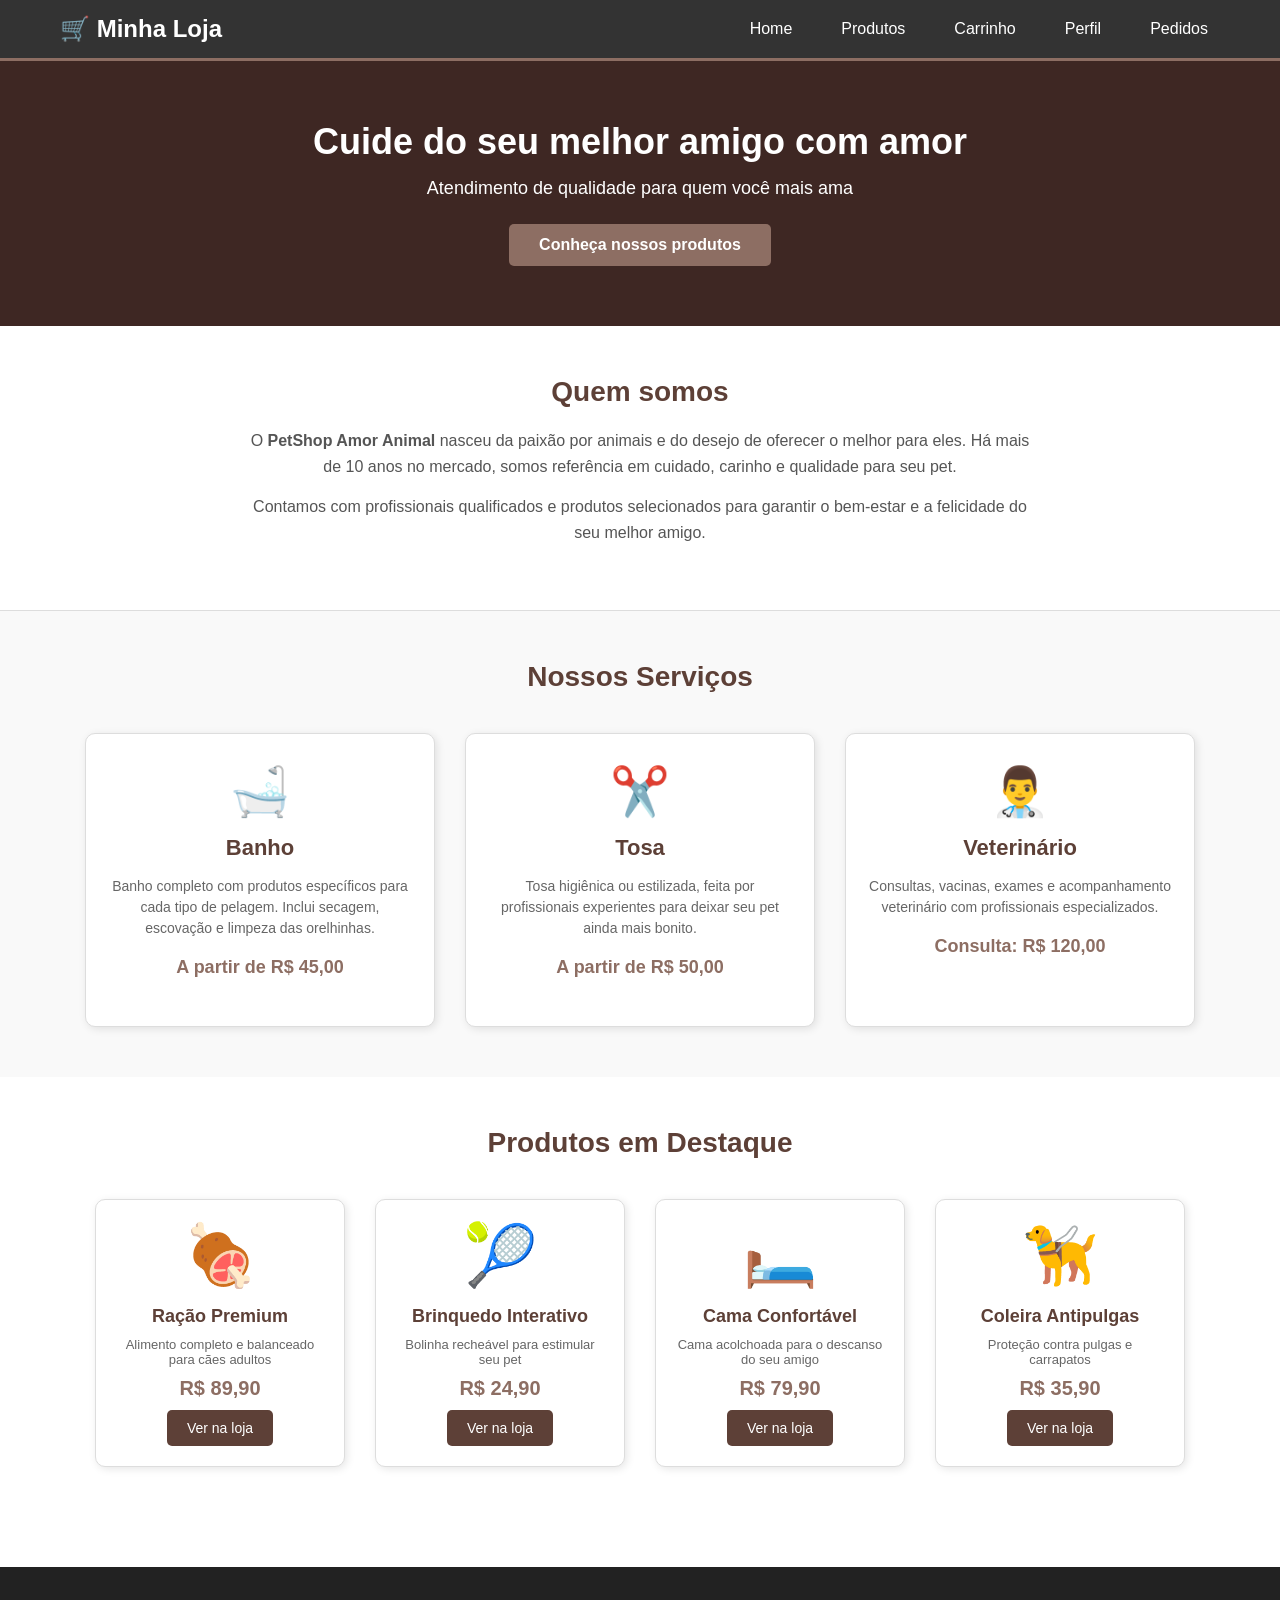
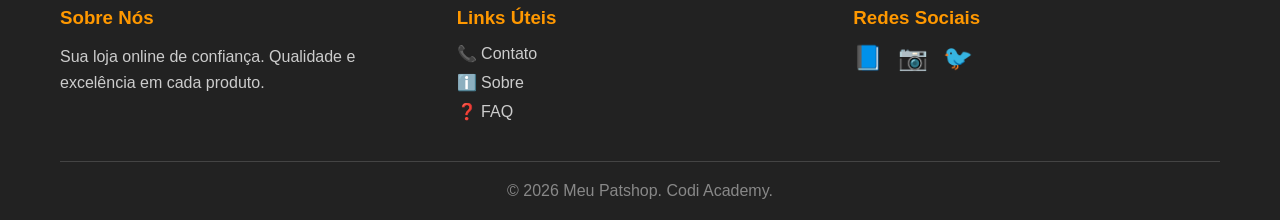
==== index.html @ a934c15a "feat : create (index.html | index.css , carrinho.html | carrinho.css)" ====
<!DOCTYPE html>
<html lang="pt-br">

<head>
    <meta charset="UTF-8">
    <meta name="viewport" content="width=device-width, initial-scale=1.0">
    <title>PetShop Amor Animal - Home</title>
    <link rel="stylesheet" href="style.css">
</head>

<body>

    <header style="background-color: #333; color: white; padding: 15px 0; box-shadow: 0 2px 5px rgba(0,0,0,0.1);">
        <div
            style="max-width: 1200px; margin: 0 auto; display: flex; justify-content: space-between; align-items: center; padding: 0 20px;">
            <div style="font-size: 24px; font-weight: bold;">
                🛒 Minha Loja
            </div>
            <nav>
                <ul style="display: flex; list-style: none; margin: 0; padding: 0; gap: 25px;">
                    <li><a href="index.html"
                            style="color: white; text-decoration: none; font-size: 16px; transition: color 0.3s;">Home</a>
                    </li>
                    <li><a href="produtos/produtos.html"
                            style="color: white; text-decoration: none; font-size: 16px; transition: color 0.3s;">Produtos</a>
                    </li>
                    <li><a href="carrinho/carrinho.html"
                            style="color: white; text-decoration: none; font-size: 16px; transition: color 0.3s;">Carrinho</a>
                    </li>
                    <li><a href="perfil/perfil.html"
                            style="color: white; text-decoration: none; font-size: 16px; transition: color 0.3s;">Perfil</a>
                    </li>
                    <li><a href="pedidos/pedidos.html"
                            style="color: white; text-decoration: none; font-size: 16px; transition: color 0.3s;">Pedidos</a>
                    </li>
                </ul>
            </nav>
        </div>
    </header>
    <main>
        <section class="banner">
            <div class="banner-content">
                <h2>Cuide do seu melhor amigo com amor</h2>
                <p>Atendimento de qualidade para quem você mais ama</p>
                <a href="#" class="btn-destaque">Conheça nossos produtos</a>
            </div>
        </section>

        <section class="apresentacao">
            <div class="container">
                <h2>Quem somos</h2>
                <p>O <strong>PetShop Amor Animal</strong> nasceu da paixão por animais e do desejo de oferecer o melhor
                    para eles. Há mais de 10 anos no mercado, somos referência em cuidado, carinho e qualidade para seu
                    pet.</p>
                <p>Contamos com profissionais qualificados e produtos selecionados para garantir o bem-estar e a
                    felicidade do seu melhor amigo.</p>
            </div>
        </section>

        <section class="servicos">
            <div class="container">
                <h2>Nossos Serviços</h2>
                <div class="cards-servicos">
                    <div class="card-servico">
                        <div class="icone">🛁</div>
                        <h3>Banho</h3>
                        <p>Banho completo com produtos específicos para cada tipo de pelagem. Inclui secagem, escovação
                            e limpeza das orelhinhas.</p>
                        <p class="preco">A partir de R$ 45,00</p>
                    </div>

                    <div class="card-servico">
                        <div class="icone">✂️</div>
                        <h3>Tosa</h3>
                        <p>Tosa higiênica ou estilizada, feita por profissionais experientes para deixar seu pet ainda
                            mais bonito.</p>
                        <p class="preco">A partir de R$ 50,00</p>
                    </div>

                    <div class="card-servico">
                        <div class="icone">👨‍⚕️</div>
                        <h3>Veterinário</h3>
                        <p>Consultas, vacinas, exames e acompanhamento veterinário com profissionais especializados.</p>
                        <p class="preco">Consulta: R$ 120,00</p>
                    </div>
                </div>
            </div>
        </section>

        <section class="produtos-destaque">
            <div class="container">
                <h2>Produtos em Destaque</h2>
                <div class="cards-produtos">
                    <!-- Ração -->
                    <div class="card-produto">
                        <div class="imagem-produto">🍖</div>
                        <h3>Ração Premium</h3>
                        <p>Alimento completo e balanceado para cães adultos</p>
                        <p class="preco-produto">R$ 89,90</p>
                        <a href="#" class="btn-comprar">Ver na loja</a>
                    </div>

                    <div class="card-produto">
                        <div class="imagem-produto">🎾</div>
                        <h3>Brinquedo Interativo</h3>
                        <p>Bolinha recheável para estimular seu pet</p>
                        <p class="preco-produto">R$ 24,90</p>
                        <a href="#" class="btn-comprar">Ver na loja</a>
                    </div>

                    <div class="card-produto">
                        <div class="imagem-produto">🛏️</div>
                        <h3>Cama Confortável</h3>
                        <p>Cama acolchoada para o descanso do seu amigo</p>
                        <p class="preco-produto">R$ 79,90</p>
                        <a href="#" class="btn-comprar">Ver na loja</a>
                    </div>

                    <div class="card-produto">
                        <div class="imagem-produto">🦮</div>
                        <h3>Coleira Antipulgas</h3>
                        <p>Proteção contra pulgas e carrapatos</p>
                        <p class="preco-produto">R$ 35,90</p>
                        <a href="#" class="btn-comprar">Ver na loja</a>
                    </div>
                </div>
            </div>
        </section>
    </main>

    <footer style="background-color: #222; color: #fff; padding: 40px 0 20px 0; margin-top: 50px;">
        <div style="max-width: 1200px; margin: 0 auto; padding: 0 20px;">
            <div
                style="display: grid; grid-template-columns: repeat(auto-fit, minmax(250px, 1fr)); gap: 30px; margin-bottom: 30px;">

                <div>
                    <h3 style="color: #ff9800; margin-bottom: 15px;">Sobre Nós</h3>
                    <p style="line-height: 1.6; color: #ccc;">Sua loja online de confiança. Qualidade e excelência em
                        cada produto.</p>
                </div>

                <div>
                    <h3 style="color: #ff9800; margin-bottom: 15px;">Links Úteis</h3>
                    <ul style="list-style: none; padding: 0;">
                        <li style="margin-bottom: 10px;"><a href="contato/contato.html"
                                style="color: #ccc; text-decoration: none; transition: color 0.3s;">📞 Contato</a></li>
                        <li style="margin-bottom: 10px;"><a href="sobre/sobre.html"
                                style="color: #ccc; text-decoration: none; transition: color 0.3s;">ℹ️ Sobre</a></li>
                        <li style="margin-bottom: 10px;"><a href="faq/faq.html"
                                style="color: #ccc; text-decoration: none; transition: color 0.3s;">❓ FAQ</a></li>
                    </ul>
                </div>

                <div>
                    <h3 style="color: #ff9800; margin-bottom: 15px;">Redes Sociais</h3>
                    <div style="display: flex; gap: 15px;">
                        <a href="#" style="color: #ccc; text-decoration: none; font-size: 24px;">📘</a>
                        <a href="#" style="color: #ccc; text-decoration: none; font-size: 24px;">📷</a>
                        <a href="#" style="color: #ccc; text-decoration: none; font-size: 24px;">🐦</a>
                    </div>
                </div>
            </div>

            <div style="text-align: center; padding-top: 20px; border-top: 1px solid #444; margin-top: 20px;">
                <p style="color: #888;">&copy; 2026 Meu Patshop. Codi Academy.</p>
            </div>
        </div>
    </footer>

</body>

</html>
---- style.css ----
* {
    margin: 0;
    padding: 0;
    box-sizing: border-box;
}

body {
    font-family: Arial, Helvetica, sans-serif;
    background-color: white;
    color: #333;
}
header {
    background-color: #5D4037; /* Marrom escuro */
    color: white;
    padding: 15px 0;
    border-bottom: 3px solid #8D6E63; /* Marrom claro */
}

.header-container {
    max-width: 1200px;
    margin: 0 auto;
    padding: 0 20px;
    display: flex;
    justify-content: space-between;
    align-items: center;
}

.logo h1 {
    font-size: 24px;
    color: white;
}

nav ul {
    list-style: none;
    display: flex;
    gap: 20px;
}

nav ul li a {
    color: white;
    text-decoration: none;
    font-size: 14px;
    padding: 8px 12px;
}

nav ul li a:hover {
    background-color: #8D6E63;
    border-radius: 5px;
}

.banner {
    background-color: #3E2723; /* Marrom mais escuro */
    color: white;
    text-align: center;
    padding: 60px 20px;
}

.banner-content h2 {
    font-size: 36px;
    margin-bottom: 15px;
}

.banner-content p {
    font-size: 18px;
    margin-bottom: 25px;
}

.btn-destaque {
    display: inline-block;
    background-color: #8D6E63; /* Marrom claro */
    color: white;
    text-decoration: none;
    padding: 12px 30px;
    border-radius: 5px;
    font-weight: bold;
}

.btn-destaque:hover {
    background-color: #5D4037;
}
.apresentacao {
    background-color: white;
    padding: 50px 20px;
    text-align: center;
    border-bottom: 1px solid #ddd;
}

.container {
    max-width: 1200px;
    margin: 0 auto;
}

.apresentacao h2 {
    color: #5D4037;
    font-size: 28px;
    margin-bottom: 20px;
}

.apresentacao p {
    color: #555;
    font-size: 16px;
    line-height: 1.6;
    max-width: 800px;
    margin: 0 auto 15px auto;
}

.servicos {
    background-color: #f9f9f9;
    padding: 50px 20px;
}

.servicos h2 {
    text-align: center;
    color: #5D4037;
    font-size: 28px;
    margin-bottom: 40px;
}

.cards-servicos {
    display: flex;
    gap: 30px;
    justify-content: center;
}

.card-servico {
    background-color: white;
    border: 1px solid #ddd;
    border-radius: 10px;
    padding: 30px 20px;
    text-align: center;
    width: 100%;
    max-width: 350px;
    box-shadow: 2px 2px 8px rgba(0,0,0,0.1);
}

.card-servico .icone {
    font-size: 48px;
    margin-bottom: 15px;
}

.card-servico h3 {
    color: #5D4037;
    font-size: 22px;
    margin-bottom: 15px;
}

.card-servico p {
    color: #666;
    font-size: 14px;
    line-height: 1.5;
    margin-bottom: 15px;
}

.card-servico .preco {
    color: #8D6E63;
    font-weight: bold;
    font-size: 18px;
}
.produtos-destaque {
    background-color: white;
    padding: 50px 20px;
}

.produtos-destaque h2 {
    text-align: center;
    color: #5D4037;
    font-size: 28px;
    margin-bottom: 40px;
}

.cards-produtos {
    display: flex;
    gap: 30px;
    justify-content: center;
    flex-wrap: wrap;
}

.card-produto {
    background-color: white;
    border: 1px solid #ddd;
    border-radius: 10px;
    padding: 20px;
    text-align: center;
    width: 250px;
    box-shadow: 2px 2px 8px rgba(0,0,0,0.1);
}

.card-produto .imagem-produto {
    font-size: 60px;
    margin-bottom: 15px;
}

.card-produto h3 {
    color: #5D4037;
    font-size: 18px;
    margin-bottom: 10px;
}

.card-produto p {
    color: #666;
    font-size: 13px;
    margin-bottom: 10px;
}

.card-produto .preco-produto {
    color: #8D6E63;
    font-weight: bold;
    font-size: 20px;
    margin: 10px 0;
}

.btn-comprar {
    display: inline-block;
    background-color: #5D4037;
    color: white;
    text-decoration: none;
    padding: 10px 20px;
    border-radius: 5px;
    font-size: 14px;
}

.btn-comprar:hover {
    background-color: #8D6E63;
}
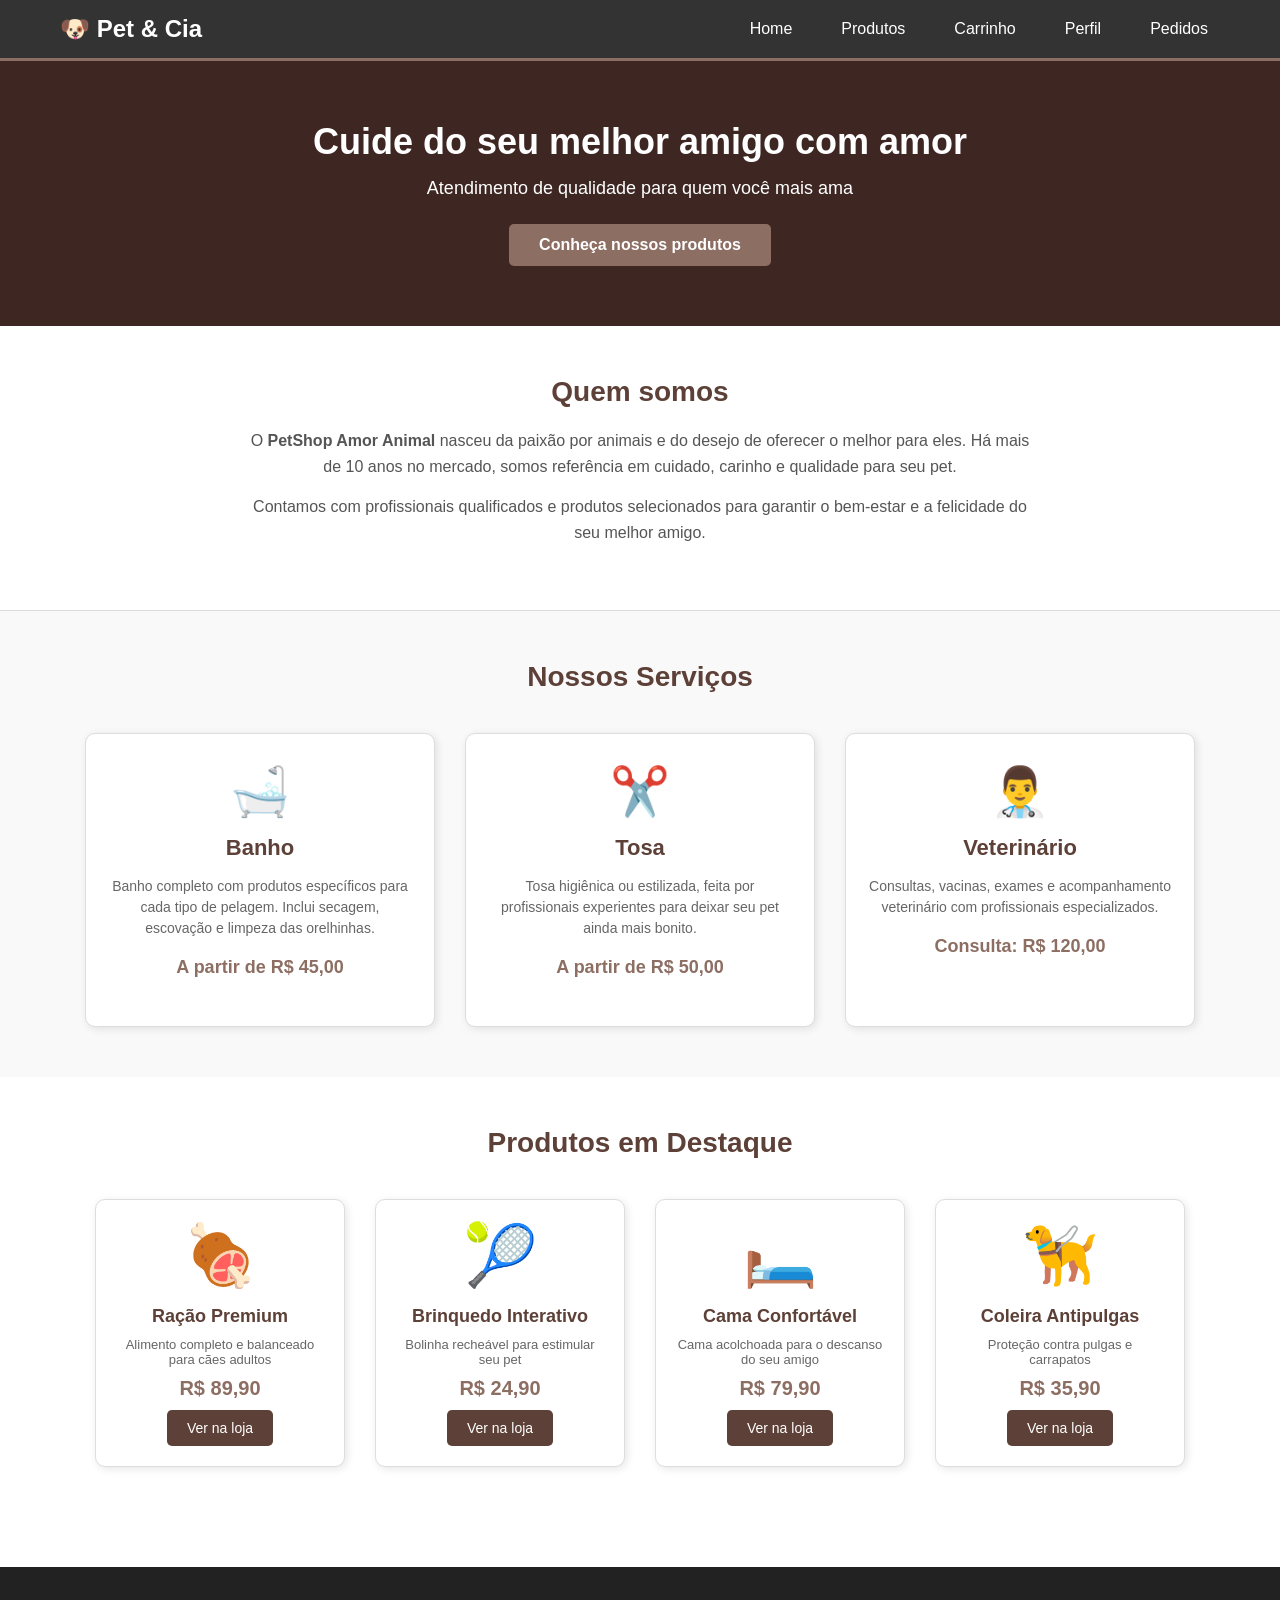
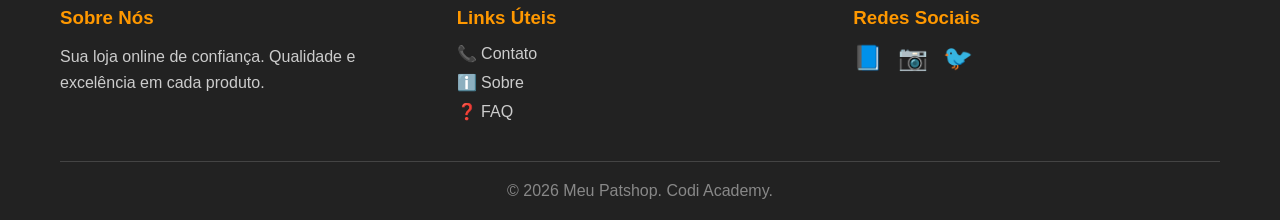
==== commit 9e00fb43: "feat: update header title to 'Pet & Cia' in index and carrinho pages" ====
--- a/index.html
+++ b/index.html
@@ -14,7 +14,7 @@
         <div
             style="max-width: 1200px; margin: 0 auto; display: flex; justify-content: space-between; align-items: center; padding: 0 20px;">
             <div style="font-size: 24px; font-weight: bold;">
-                🛒 Minha Loja
+                🐶 Pet & Cia
             </div>
             <nav>
                 <ul style="display: flex; list-style: none; margin: 0; padding: 0; gap: 25px;">
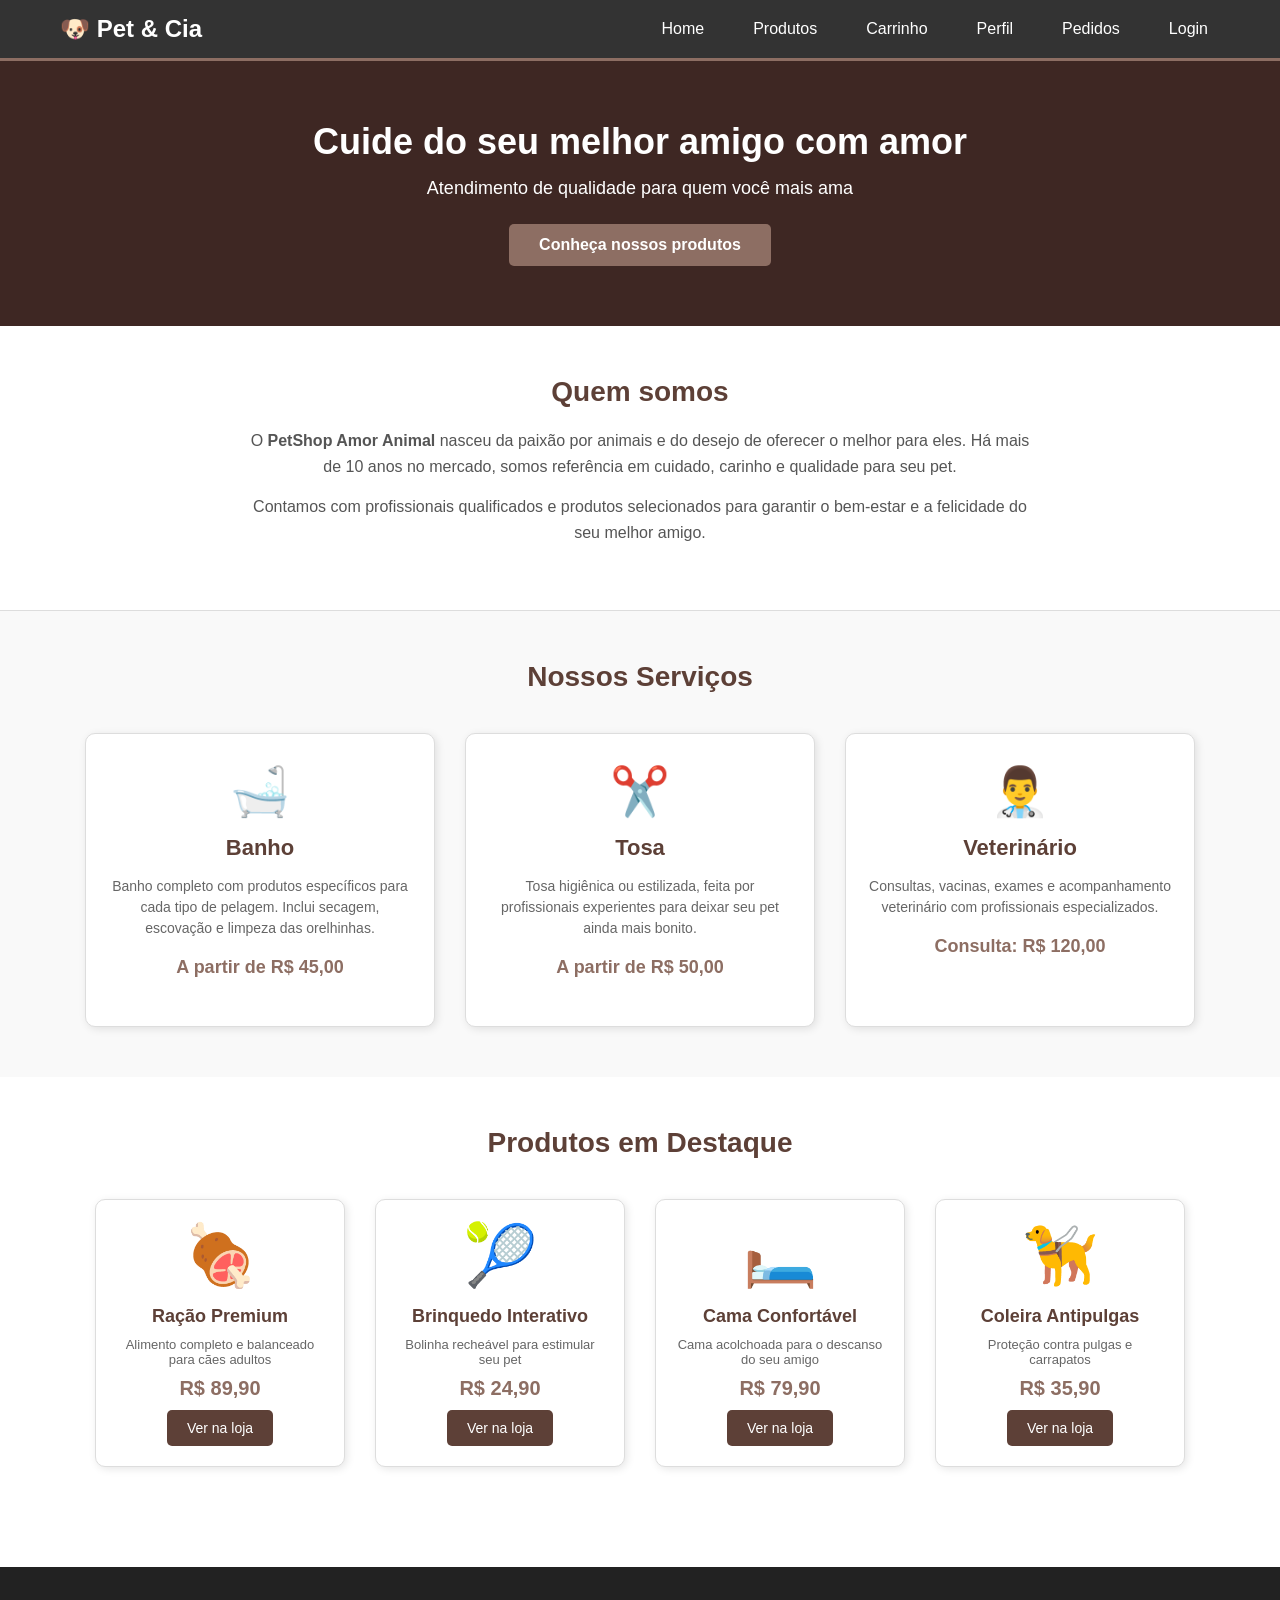
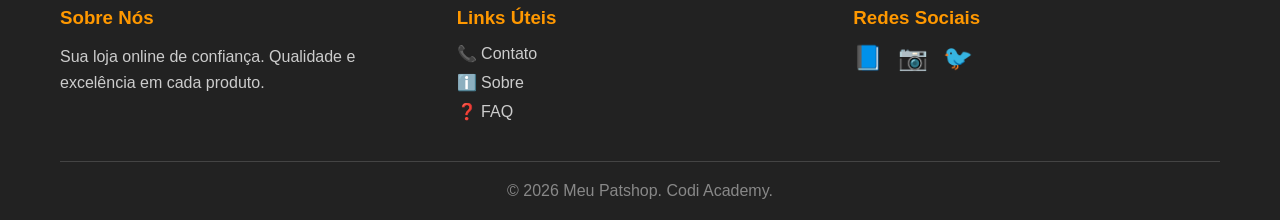
==== commit 3069e6e1: "atualização" ====
--- a/index.html
+++ b/index.html
@@ -21,17 +21,20 @@
                     <li><a href="index.html"
                             style="color: white; text-decoration: none; font-size: 16px; transition: color 0.3s;">Home</a>
                     </li>
-                    <li><a href="produtos/produtos.html"
+                    <li><a href="pages/Produtos/produtos.html"
                             style="color: white; text-decoration: none; font-size: 16px; transition: color 0.3s;">Produtos</a>
                     </li>
-                    <li><a href="carrinho/carrinho.html"
+                    <li><a href="pages/carrinho/carrinho.html"
                             style="color: white; text-decoration: none; font-size: 16px; transition: color 0.3s;">Carrinho</a>
                     </li>
-                    <li><a href="perfil/perfil.html"
+                    <li><a href="pages/perfil/perfil.html"
                             style="color: white; text-decoration: none; font-size: 16px; transition: color 0.3s;">Perfil</a>
                     </li>
-                    <li><a href="pedidos/pedidos.html"
+                    <li><a href="pages/pedidos/pedidos.html"
                             style="color: white; text-decoration: none; font-size: 16px; transition: color 0.3s;">Pedidos</a>
+                    </li>
+                    <li><a href="pages/login/login.html"
+                            style="color: white; text-decoration: none; font-size: 16px; transition: color 0.3s;">Login</a>
                     </li>
                 </ul>
             </nav>
@@ -142,11 +145,11 @@
                 <div>
                     <h3 style="color: #ff9800; margin-bottom: 15px;">Links Úteis</h3>
                     <ul style="list-style: none; padding: 0;">
-                        <li style="margin-bottom: 10px;"><a href="contato/contato.html"
+                        <li style="margin-bottom: 10px;"><a href="pages/contato/contato.html"
                                 style="color: #ccc; text-decoration: none; transition: color 0.3s;">📞 Contato</a></li>
-                        <li style="margin-bottom: 10px;"><a href="sobre/sobre.html"
+                        <li style="margin-bottom: 10px;"><a href="pages/sobre/sobre.html"
                                 style="color: #ccc; text-decoration: none; transition: color 0.3s;">ℹ️ Sobre</a></li>
-                        <li style="margin-bottom: 10px;"><a href="faq/faq.html"
+                        <li style="margin-bottom: 10px;"><a href="pages/faq/faq.html"
                                 style="color: #ccc; text-decoration: none; transition: color 0.3s;">❓ FAQ</a></li>
                     </ul>
                 </div>
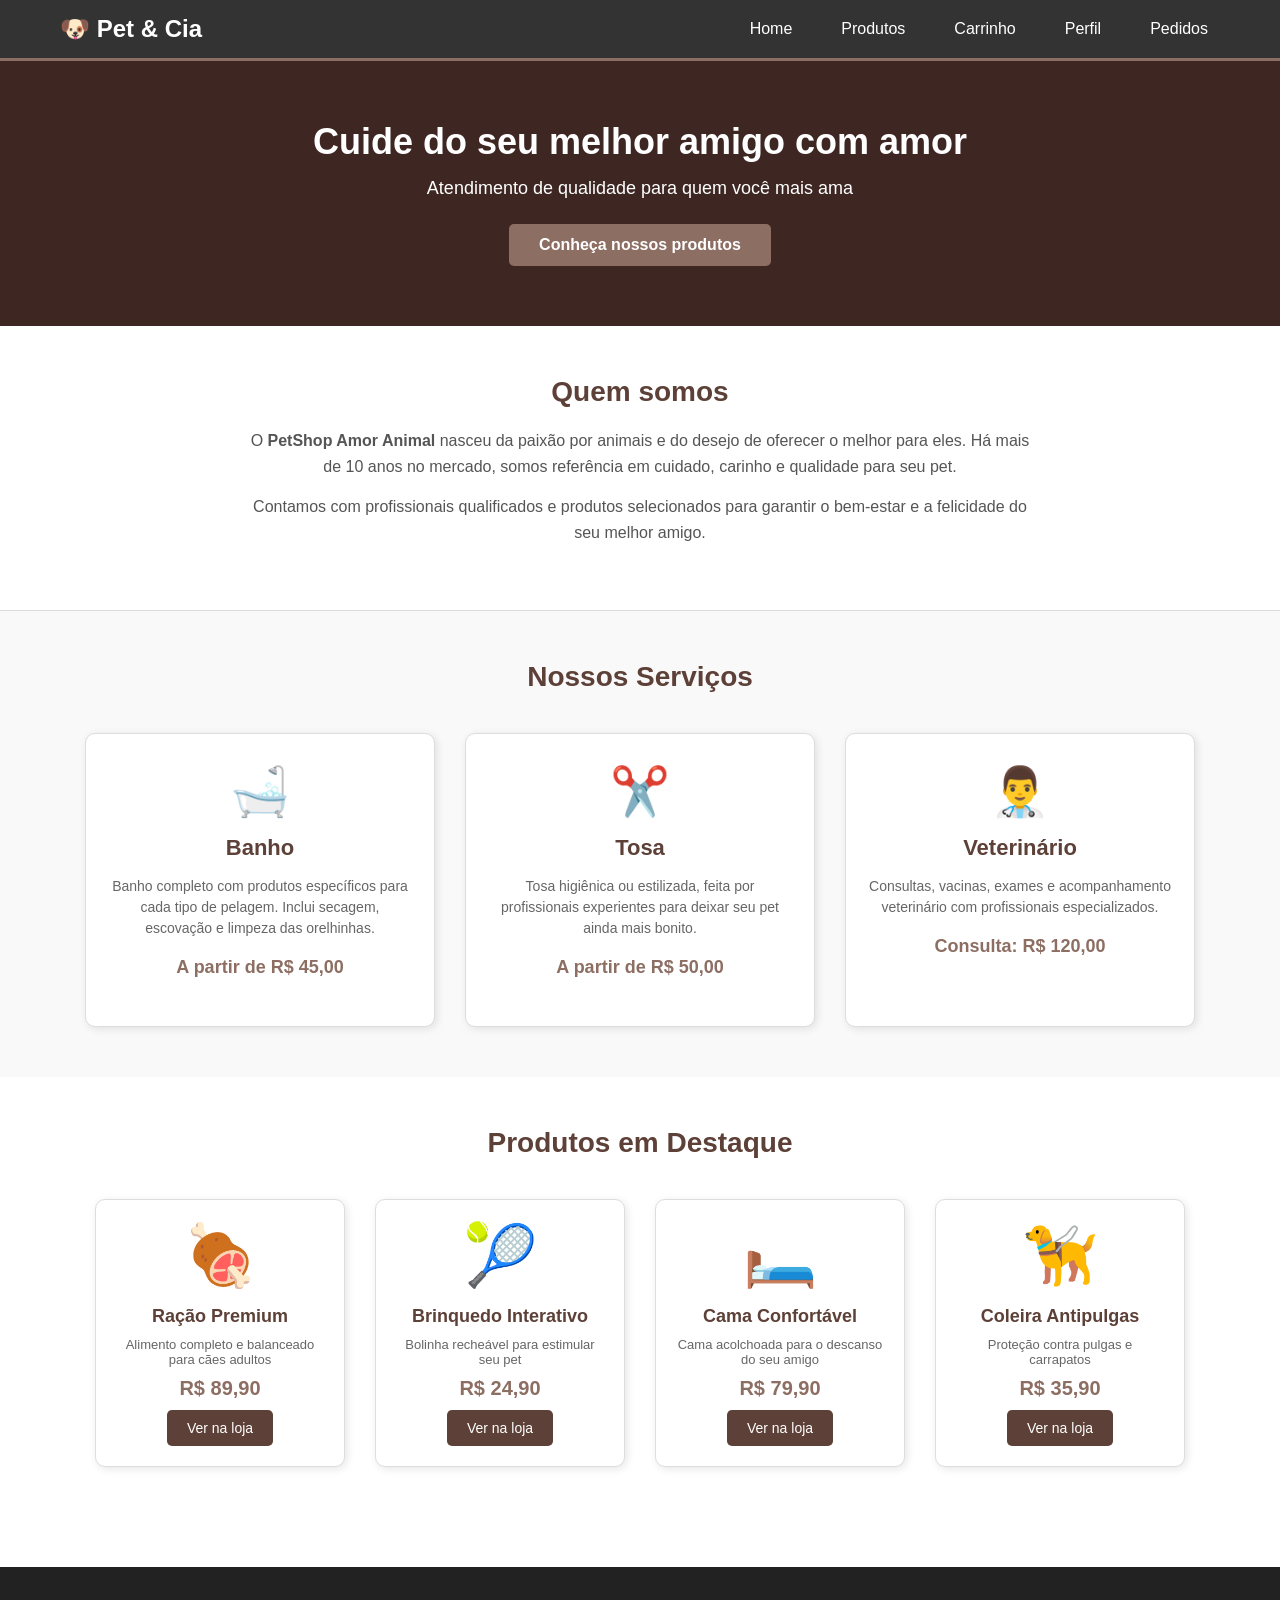
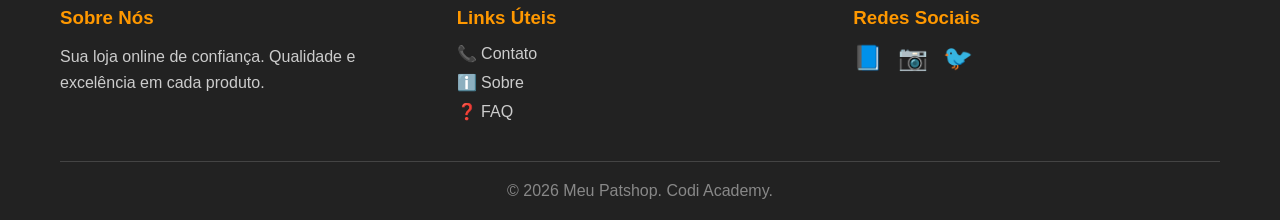
==== commit c20ac8bc: "Revert "atualização" This reverts commit 3069e6e1532e28fb4745506ceae9a0231a522086." ====
--- a/index.html
+++ b/index.html
@@ -32,9 +32,6 @@
                     </li>
                     <li><a href="pages/pedidos/pedidos.html"
                             style="color: white; text-decoration: none; font-size: 16px; transition: color 0.3s;">Pedidos</a>
-                    </li>
-                    <li><a href="pages/login/login.html"
-                            style="color: white; text-decoration: none; font-size: 16px; transition: color 0.3s;">Login</a>
                     </li>
                 </ul>
             </nav>
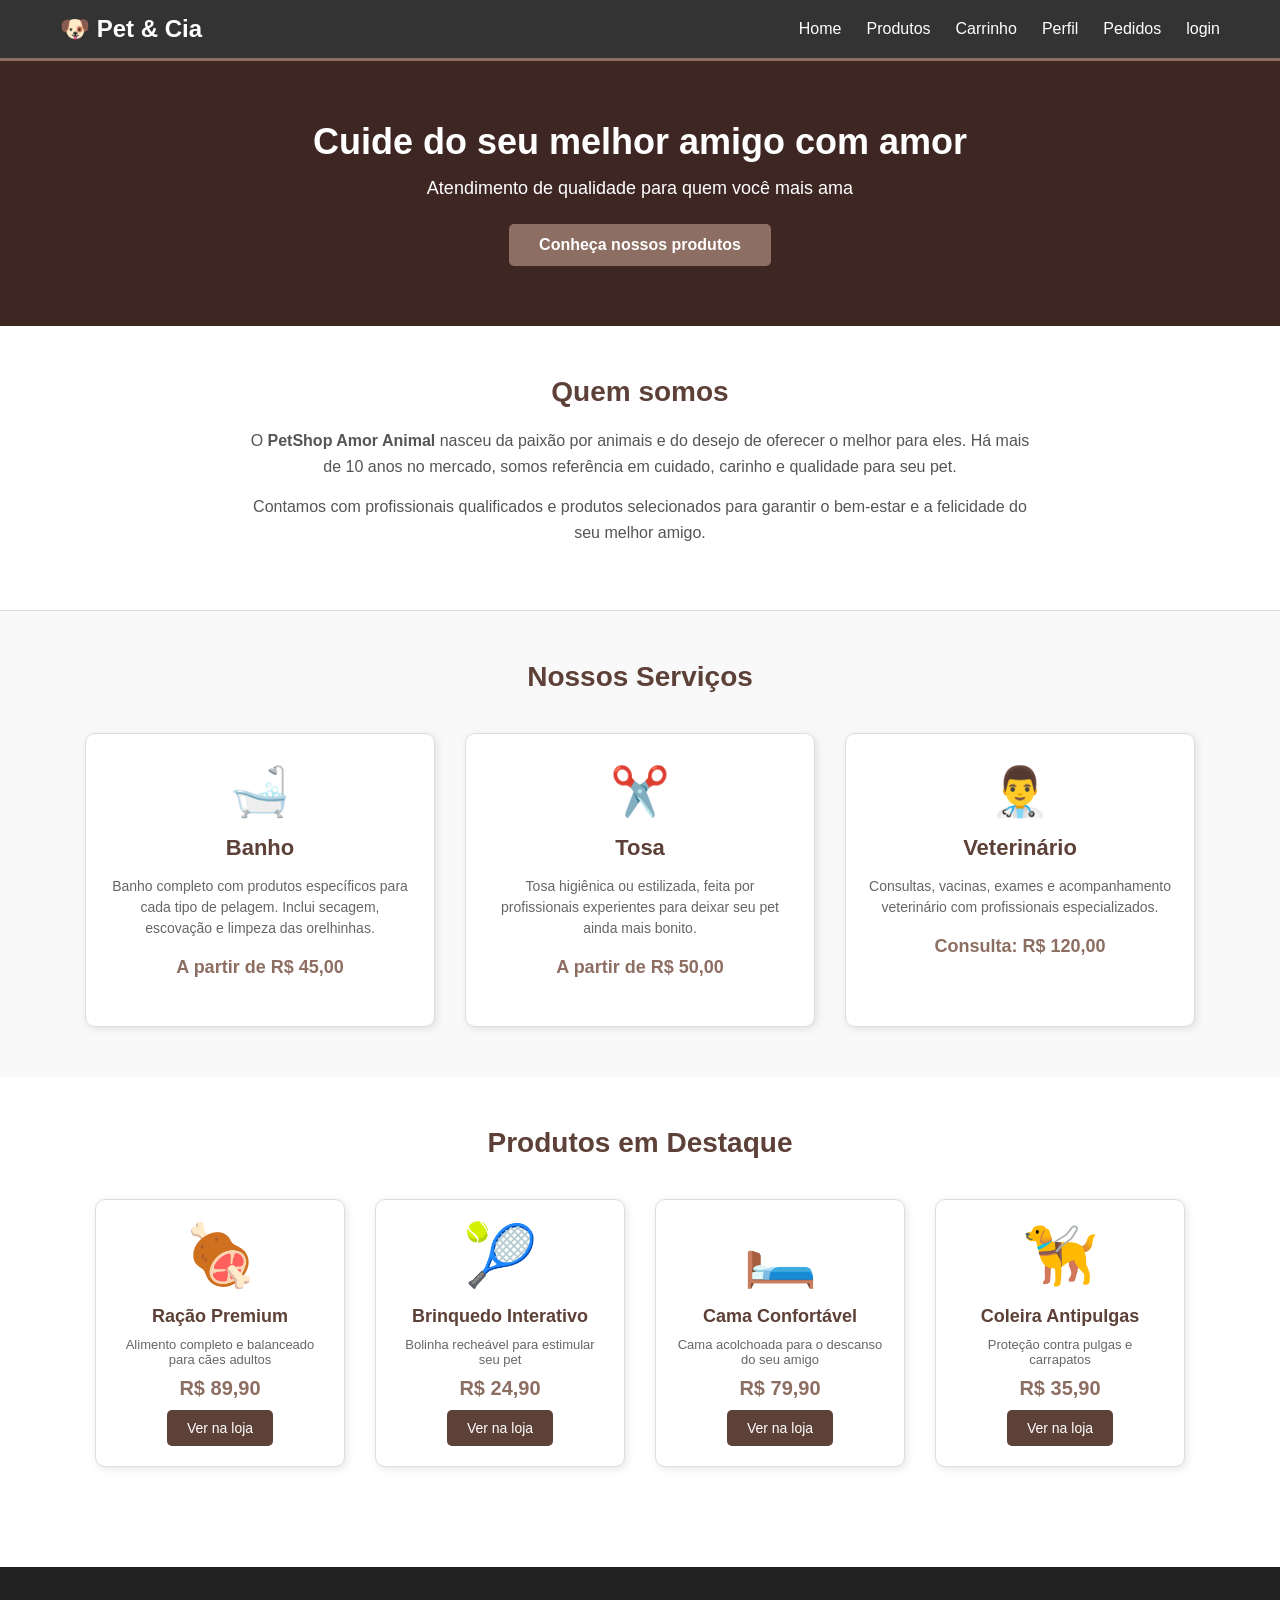
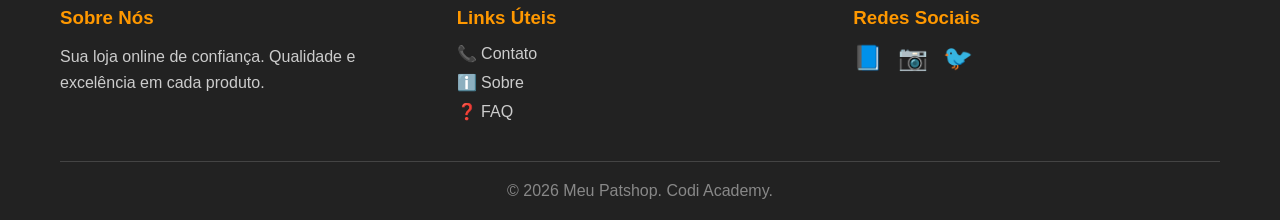
==== commit 9a3dcc8c: "alteraçoes em todas as páginas" ====
--- a/index.html
+++ b/index.html
@@ -32,6 +32,9 @@
                     </li>
                     <li><a href="pages/pedidos/pedidos.html"
                             style="color: white; text-decoration: none; font-size: 16px; transition: color 0.3s;">Pedidos</a>
+                    </li>
+                    <li><a href="pages/login/login.html"
+                            style="color: white; text-decoration: none; font-size: 16px; transition: color 0.3s;">login</a>
                     </li>
                 </ul>
             </nav>
--- a/style.css
+++ b/style.css
@@ -16,37 +16,6 @@
     border-bottom: 3px solid #8D6E63; /* Marrom claro */
 }
 
-.header-container {
-    max-width: 1200px;
-    margin: 0 auto;
-    padding: 0 20px;
-    display: flex;
-    justify-content: space-between;
-    align-items: center;
-}
-
-.logo h1 {
-    font-size: 24px;
-    color: white;
-}
-
-nav ul {
-    list-style: none;
-    display: flex;
-    gap: 20px;
-}
-
-nav ul li a {
-    color: white;
-    text-decoration: none;
-    font-size: 14px;
-    padding: 8px 12px;
-}
-
-nav ul li a:hover {
-    background-color: #8D6E63;
-    border-radius: 5px;
-}
 
 .banner {
     background-color: #3E2723; /* Marrom mais escuro */
